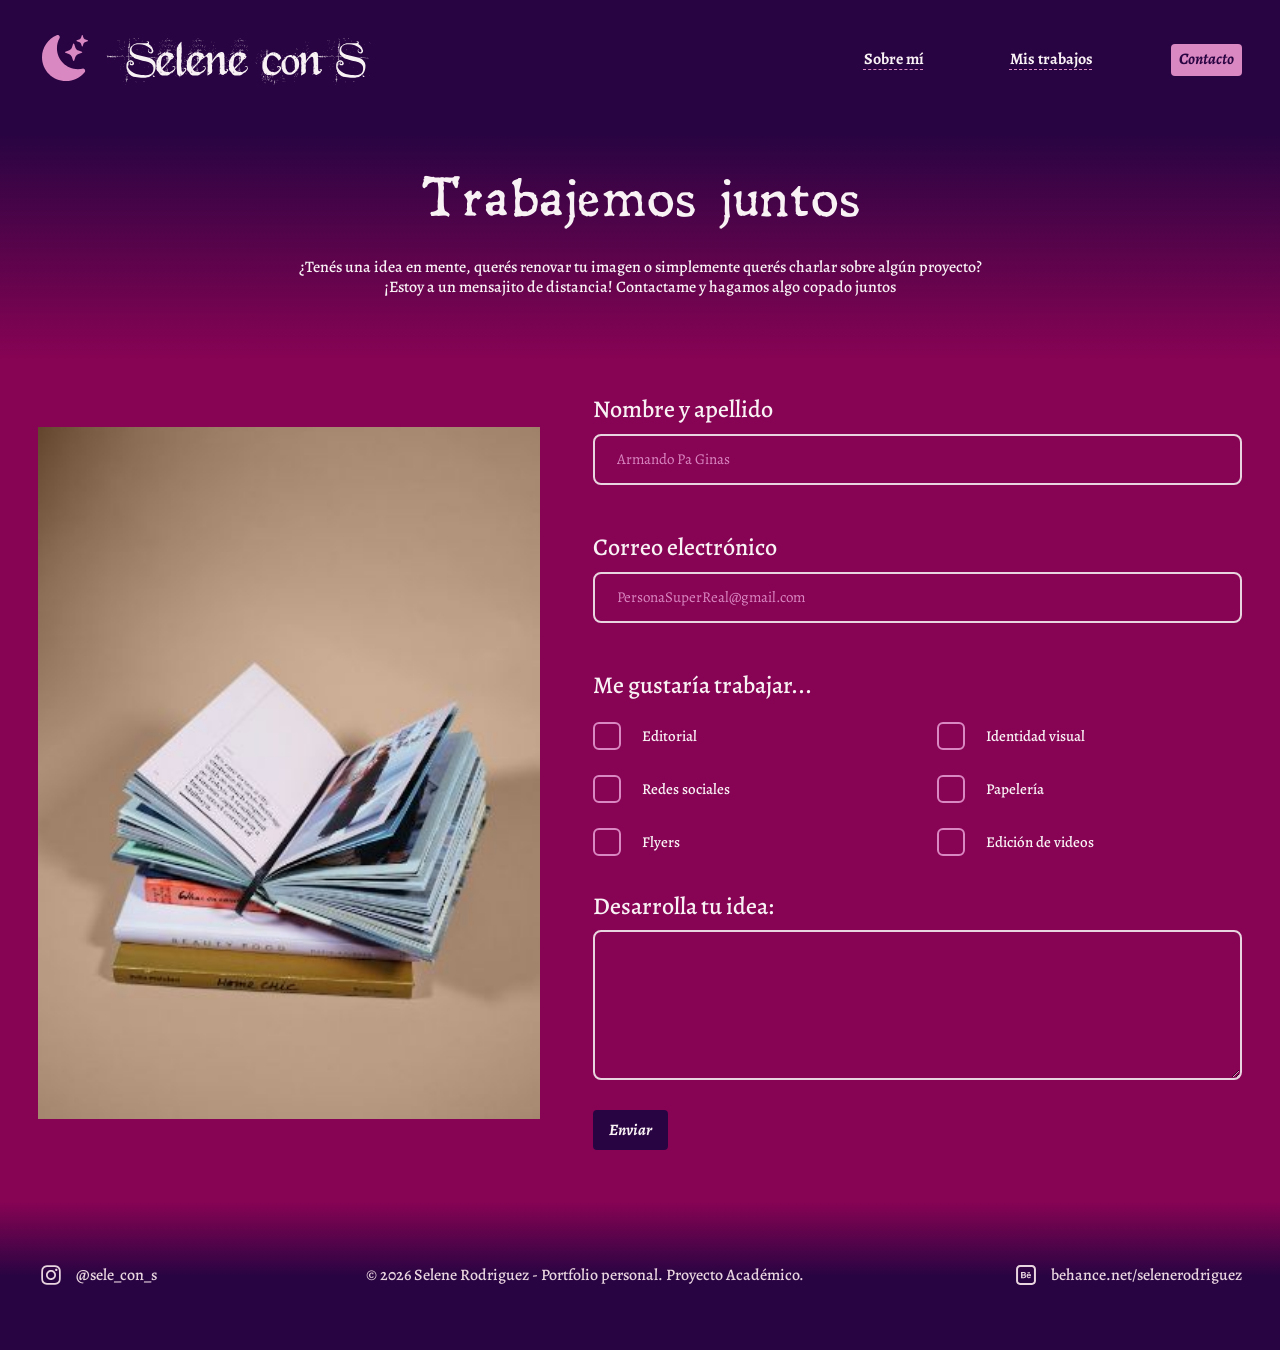
==== contacto.html @ 90b4ebc4 "first commit" ====
<!DOCTYPE html>
<html lang="es">
<head>
  <meta charset="UTF-8">
  <meta name="viewport" content="width=device-width, initial-scale=1.0">
  <title>Selene con S</title>
  <meta name="description" content="Selene Rodriguez, Diseñadora gráfica, contacto">
  <link rel="icon" href="img/favicon.ico" type="image/x-icon">
  <link href="https://fonts.googleapis.com/css2?family=Alegreya:ital,wght@0,500;0,700;1,500;1,700&display=swap" rel="stylesheet">
  <link rel="stylesheet" href="css/styles.css">
</head>
<body class="pagina-contacto">
  <header class="header">
    <div class="header__inner">
      <a href="index.html" class="logo" aria-label="Selene con S - Inicio">
        <img src="img/logo.svg" alt="Selene con S" width="337" height="58">
      </a>
      <nav class="nav" aria-label="Navegación principal">
        <a href="index.html">Sobre mí</a>
        <a href="mis-trabajos.html">Mis trabajos</a>
        <a href="contacto.html" aria-current="page">Contacto</a>
      </nav>
    </div>
  </header>

  <main class="main">
    <section class="hero hero--contacto">
      <h1 class="hero__titulo">Trabajemos juntos</h1>
      <p>¿Tenés una idea en mente, querés renovar tu imagen o simplemente querés charlar sobre algún proyecto?<br>¡Estoy a un mensajito de distancia! Contactame y hagamos algo copado juntos</p>
    </section>

    <div class="contacto">
      <img class="contacto__foto" src="img/contacto-foto.jpg" alt="Libros abiertos apilados sobre un fondo color arena" width="333" height="501">

      <!-- el formulario todavia no es funcional -->
      <form class="formulario" action="#" method="post">
        <div class="formulario__campo">
          <label for="nombre">Nombre y apellido</label>
          <input type="text" id="nombre" name="nombre" placeholder="Armando Pa Ginas" autocomplete="name" required>
        </div>

        <div class="formulario__campo">
          <label for="correo">Correo electrónico</label>
          <input type="email" id="correo" name="correo" placeholder="PersonaSuperReal@gmail.com" autocomplete="email" required>
        </div>

        <fieldset class="opciones">
          <legend>Me gustaría trabajar...</legend>
          <div class="opciones__grilla">
            <label class="opcion"><input type="checkbox" name="trabajo" value="editorial"><span>Editorial</span></label>
            <label class="opcion"><input type="checkbox" name="trabajo" value="identidad-visual"><span>Identidad visual</span></label>
            <label class="opcion"><input type="checkbox" name="trabajo" value="redes-sociales"><span>Redes sociales</span></label>
            <label class="opcion"><input type="checkbox" name="trabajo" value="papeleria"><span>Papelería</span></label>
            <label class="opcion"><input type="checkbox" name="trabajo" value="flyers"><span>Flyers</span></label>
            <label class="opcion"><input type="checkbox" name="trabajo" value="edicion-de-videos"><span>Edición de videos</span></label>
          </div>
        </fieldset>

        <div class="formulario__campo">
          <label for="mensaje">Desarrolla tu idea:</label>
          <textarea id="mensaje" name="mensaje" placeholder=" " required></textarea>
        </div>

        <button class="formulario__enviar" type="submit">Enviar</button>
      </form>
    </div>
  </main>

  <footer class="footer">
    <div class="footer__inner">
      <a href="https://www.instagram.com/sele_con_s/" target="_blank" rel="noopener noreferrer">
        <img src="img/icono-instagram.svg" alt="" width="26" height="26">
        <span>@sele_con_s</span>
      </a>
      <p>© 2026 Selene Rodriguez - Portfolio personal. Proyecto Académico.</p>
      <a href="https://www.behance.net/selenerodriguez" target="_blank" rel="noopener noreferrer">
        <img src="img/icono-behance.svg" alt="" width="26" height="26">
        <span>behance.net/selenerodriguez</span>
      </a>
    </div>
  </footer>
</body>
</html>
---- css/styles.css ----
@font-face {
  font-family: 'Beyond Wonderland';
  src: url('../fonts/BeyondWonderland.ttf') format('truetype');
  font-weight: 400;
  font-style: normal;
  font-display: swap;
}

@font-face {
  font-family: 'Leander';
  src: url('../fonts/Leander.ttf') format('truetype');
  font-weight: 400;
  font-style: normal;
  font-display: swap;
}


:root {
  --bordo: #870354;
  --bordo-oscuro: #480230;
  --violeta: #290442;
  --rosa: #DA88C2;
  --negro: #08010C;
  --blanco: #F9F2F5;
  --rosa-claro: #E9D5DF;

  --fuente-display: 'Beyond Wonderland', 'Leander', Georgia, serif;  /* títulos grandes */
  --fuente-titulos: 'Leander', Georgia, serif;                      /* títulos medianos */
  --fuente-texto: 'Alegreya', Georgia, serif;                       /* textos*/

  --ancho-header: 1280px;
  --ancho-contenido: 1360px;
  --ancho-footer: 1388px;
  --gutter: clamp(16px, 3vw, 40px);
}

.pagina-inicio {
  --fondo: var(--negro);
  --header-bg: var(--bordo);
  --footer-bg: linear-gradient(to bottom, var(--negro), var(--bordo) 98.5%);
  --nav-activo-bg: var(--violeta);
  --nav-activo-color: var(--blanco);
  --nav-subrayado: var(--violeta);
  --nav-hover-bg: var(--violeta);
}
.pagina-trabajos {
  --fondo: var(--violeta);
  --header-bg: linear-gradient(to bottom, var(--negro), var(--violeta));
  --footer-bg: linear-gradient(to bottom, var(--violeta), var(--negro) 98.5%);
  --nav-activo-bg: var(--rosa);
  --nav-activo-color: var(--violeta);
  --nav-subrayado: var(--rosa);
  --nav-hover-bg: var(--rosa);
}
.pagina-contacto {
  --fondo: var(--bordo);
  --header-bg: var(--violeta);
  --footer-bg: linear-gradient(to bottom, var(--bordo) 1.4%, var(--violeta) 50.5%);
  --nav-activo-bg: var(--rosa);
  --nav-activo-color: var(--violeta);
  --nav-subrayado: var(--rosa);
  --nav-hover-bg: var(--rosa);
}

*, *::before, *::after { box-sizing: border-box; margin: 0; padding: 0; }

html { -webkit-text-size-adjust: 100%; }

body {
  min-height: 100vh;
  display: flex;
  flex-direction: column;
  background: var(--fondo, var(--negro));
  color: var(--blanco);
  font-family: var(--fuente-texto);
  font-weight: 500;
  font-size: 17px;
  line-height: 1.33;
}

img, svg { display: block; max-width: 100%; height: auto; }
a { color: inherit; }
ul { list-style: none; }

/* ---------- Header ---------- */
.header {
  background: var(--header-bg, var(--bordo));
  height: 120px;
}

.header__inner {
  max-width: calc(var(--ancho-header) + 2 * var(--gutter));
  height: 100%;
  margin: 0 auto;
  padding: 0 var(--gutter);
  display: flex;
  align-items: center;
  justify-content: space-between;
  gap: 24px;
}

.logo img { width: 337px; }

.nav { display: flex; gap: 70px; }

.nav a {
  padding: 6px 8px;
  border-radius: 4px;
  font-weight: 700;
  font-size: 16px;
  line-height: 1.2;
  color: var(--blanco);
  text-decoration: underline dashed var(--nav-subrayado, var(--violeta)) 1px;
  text-underline-offset: 5px;
  transition: background-color .2s, color .2s;
}

.nav a:hover,
.nav a:focus-visible {
  background: var(--nav-hover-bg, var(--violeta));
  color: var(--blanco);
  text-decoration-color: transparent;
}

.nav a[aria-current="page"]:hover { background: var(--nav-activo-bg); color: var(--nav-activo-color); }

.nav a[aria-current="page"] {
  background: var(--nav-activo-bg, var(--violeta));
  color: var(--nav-activo-color, var(--blanco));
  font-style: italic;
  text-decoration: none;
}

/* ---------- Hero---------- */
.hero {
  background: linear-gradient(to bottom, var(--bordo) 10.6%, var(--bordo-oscuro) 59.1%, var(--negro) 100%);
  padding: 56px var(--gutter) 70px;
  text-align: center;
}

.hero__monograma { width: 81px; margin: 0 auto 16px; }

/* Títulos grandes: Beyond Wonderland */
.hero__nombre,
.sobre-mi__titulo,
.hero__titulo {
  font-family: var(--fuente-display);
  font-weight: 400;
  line-height: 1.1;
}

.hero__nombre { font-size: 60px; color: var(--blanco); margin-bottom: 8px; }

.hero__rol {
  font-family: var(--fuente-titulos);
  font-weight: 400;
  font-size: 28px;
  letter-spacing: .04em;
  word-spacing: .15em;
  line-height: 1.15;
  margin-bottom: 18px;
}

.hero__bienvenida { font-size: 16px; }

/* ---------- Contenido principal ---------- */
.main { flex: 1; }

.contenido {
  max-width: calc(var(--ancho-contenido) + 2 * var(--gutter));
  margin: 0 auto;
  padding: 157px var(--gutter) 171px;
  display: grid;
  grid-template-columns: minmax(0, 1fr) minmax(0, 600px);
  column-gap: 40px;
  row-gap: 137px;
}

/* Sobre mi */
.sobre-mi { padding: 46px 0 0 20px; align-self: start; }
.sobre-mi__titulo { font-size: 52px; color: var(--rosa); margin-bottom: 44px; }
.sobre-mi__texto { max-width: 540px; }

.foto { padding: 0 20px; }
.foto img {
  width: 100%;
  aspect-ratio: 560 / 485.5;
  object-fit: cover;
  border-radius: 10px;
}

/* Habilidades */
.habilidades {
  width: 100%;
  max-width: 490px;
  margin-left: 20px;
  padding-top: 20px;
}

.habilidad {
  display: grid;
  grid-template-columns: 25px minmax(0, 1fr) auto;
  align-items: center;
  column-gap: 24px;
  min-height: 80px;
}

.habilidad__icono { width: 33px; margin: 0 -4px; max-width: none; }

.habilidad__nombre {
  font-family: var(--fuente-texto);
  font-weight: 500;
  font-size: 24px;
  line-height: 1.1;
}

.patas { display: flex; gap: 10px; }
.patas img { width: 35px; margin: 0 -4px; max-width: none; }

/* Tarjetas */
.tarjetas { display: flex; flex-direction: column; gap: 60px; align-self: start; }

.tarjeta {
  background: var(--violeta);
  border-radius: 10px;
  padding: 20px;
}

.tarjeta__titulo {
  font-family: var(--fuente-titulos);
  font-weight: 400;
  font-size: 28px;
  letter-spacing: .04em;
  line-height: 1.2;
  margin-bottom: 36px;
}

.tarjeta p { max-width: 500px; }
.tarjeta ul { max-width: 500px; list-style: disc; padding-left: 26px; font-size: 16px; }
.tarjeta li + li { margin-top: 4px; }

/* ---------- Footer ---------- */
.footer {
  background: var(--footer-bg, var(--negro));
  height: 150px;
  color: var(--rosa-claro);
}

.footer__inner {
  max-width: calc(var(--ancho-footer) + 2 * var(--gutter));
  height: 100%;
  margin: 0 auto;
  padding: 0 var(--gutter);
  display: flex;
  align-items: center;
  justify-content: space-between;
  gap: 24px;
  font-size: 16px;
}

.footer a {
  display: flex;
  align-items: center;
  gap: 12px;
  text-decoration: none;
}

.footer a:hover,
.footer a:focus-visible { text-decoration: underline; }

.footer img { width: 26px; max-width: none; }

/* ---------- Mis trabajos ---------- */
.trabajos {
  max-width: calc(var(--ancho-contenido) + 2 * var(--gutter));
  margin: 0 auto;
  padding: 200px var(--gutter) 190px;
  display: flex;
  flex-direction: column;
  gap: 190px;
}

.proyecto {
  display: grid;
  grid-template-columns: repeat(2, minmax(0, 1fr));
  column-gap: 56px;
  align-items: center;
  padding: 0 20px;
}

.proyecto__titulo {
  font-family: var(--fuente-titulos);
  font-weight: 400;
  font-size: 28px;
  letter-spacing: .04em;
  line-height: 1.2;
  color: var(--rosa);
  max-width: 530px;
  margin-bottom: 32px;
}

.proyecto__texto p { font-size: 15px; line-height: 1.45; max-width: 620px; }
.proyecto__texto p + p { margin-top: 0; }
.proyecto__texto .nota { font-style: italic; }

.galeria {
  display: grid;
  grid-template-columns: repeat(3, minmax(0, 1fr));
  gap: 23px 18px;
}

.galeria figure {
  position: relative;
  aspect-ratio: 199 / 211;
  overflow: hidden;
  background: #D9D9D9;
}

.galeria img {
  position: absolute;
  inset: 0;
  width: 100%;
  height: 100%;
  object-fit: cover;
}

.galeria .alta  { grid-column: 3; grid-row: 1 / span 2; aspect-ratio: auto; }
.galeria .ancha { grid-column: 2 / span 2; grid-row: 2; aspect-ratio: auto; }

.galeria .galeria__play {
  inset: 50% auto auto 50%;
  width: 56px;
  height: 56px;
  transform: translate(-50%, -50%);
  pointer-events: none;
}

/* ---------- Contacto ---------- */
.hero--contacto {
  background: linear-gradient(to bottom, var(--violeta) 6.25%, var(--bordo) 100%);
  padding: 50px var(--gutter) 62px;
  text-align: center;
}

.hero__titulo { font-size: 52px; color: var(--blanco); margin: 0 0 30px; }
.hero--contacto p { max-width: 740px; margin: 0 auto; font-size: 16px; line-height: 1.25; }

.contacto {
  max-width: calc(1280px + 2 * var(--gutter));
  margin: 0 auto;
  padding: 36px var(--gutter) 50px;
  display: grid;
  grid-template-columns: minmax(0, 502px) minmax(0, 712px);
  column-gap: 53px;
  align-items: center;
  justify-content: center;
}

.contacto__foto { /* -- esta foto se va a cambiar por algo mas personal --*/
  width: 100%;
  aspect-ratio: 502 / 692;
  object-fit: cover;
}

.formulario__campo { margin-bottom: 48px; }

.formulario label:not(.opcion),
.formulario legend {
  display: block;
  font-family: var(--fuente-texto);
  font-weight: 500;
  font-size: 24px;
  line-height: 1.2;
  margin-bottom: 10px;
}

.formulario input[type="text"],
.formulario input[type="email"],
.formulario textarea {
  display: block;
  width: 100%;
  height: 51px;
  padding: 0 22px;
  background: transparent;
  border: 2px solid var(--rosa-claro);
  border-radius: 8px;
  color: var(--blanco);
  font-family: var(--fuente-texto);
  font-size: 15px;
}

.formulario textarea { height: 150px; padding: 16px 22px; resize: vertical; }

.formulario ::placeholder { color: var(--rosa); opacity: 1; }

.formulario input:not(:placeholder-shown),
.formulario textarea:not(:placeholder-shown),
.formulario input:focus,
.formulario textarea:focus { border-color: var(--rosa); outline: none; }

.formulario input:focus-visible,
.formulario textarea:focus-visible { box-shadow: 0 0 0 2px var(--rosa); }

.opciones {
  border: 0;
  margin-bottom: 36px;
}

.opciones legend { margin-bottom: 22px; }

.opciones__grilla {
  display: grid;
  grid-template-columns: 53% 47%;
  row-gap: 25px;
}

.formulario .opcion {
  display: flex;
  align-items: center;
  gap: 21px;
  font-family: var(--fuente-texto);
  font-size: 15px;
  letter-spacing: 0;
  line-height: 1.2;
  margin: 0;
  cursor: pointer;
}

.opcion input {
  appearance: none;
  -webkit-appearance: none;
  flex: none;
  width: 28px;
  height: 28px;
  margin: 0;
  border: 2px solid var(--rosa);
  border-radius: 6px;
  background: transparent;
  cursor: pointer;
}

.opcion input:checked { background: var(--rosa); box-shadow: inset 0 0 0 5px var(--bordo); }
.opcion input:focus-visible { outline: 2px solid var(--blanco); outline-offset: 2px; }

.formulario__campo:last-of-type { margin-bottom: 0; }

.formulario__enviar {
  margin-top: 30px;
  padding: 7px 14px;
  background: var(--violeta);
  border: 2px solid var(--violeta);
  border-radius: 4px;
  color: var(--blanco);
  font-family: var(--fuente-texto);
  font-size: 16px;
  font-weight: 700;
  font-style: italic;
  cursor: pointer;
  transition: background-color .2s, color .2s;
}

.formulario__enviar:hover,
.formulario__enviar:focus-visible { background: var(--rosa); color: var(--violeta); }

/* Pantallas medianas */
@media (max-width: 1280px) {
  .contenido { row-gap: 100px; padding-top: 120px; padding-bottom: 120px; }
}

/* Tablet */
@media (max-width: 1024px) {
  .contenido {
    grid-template-columns: minmax(0, 1fr);
    row-gap: 56px;
    padding-top: 80px;
    padding-bottom: 96px;
  }

  .trabajos { padding-top: 100px; padding-bottom: 100px; gap: 100px; }
  .proyecto { grid-template-columns: minmax(0, 1fr); row-gap: 32px; padding: 0; }
  .proyecto .galeria { order: -1; max-width: 640px; }

  .contacto { grid-template-columns: minmax(0, 1fr); row-gap: 40px; max-width: 760px; }
  .contacto__foto { max-width: 502px; aspect-ratio: 502 / 520; margin: 0 auto; }

  /* Orden: texto, foto, habilidades, tarjetas */
  .sobre-mi { padding: 0; }
  .sobre-mi__texto { max-width: 640px; }
  .foto { padding: 0; max-width: 600px; }
  .habilidades { margin-left: 0; max-width: 520px; padding-top: 0; }
  .tarjetas { gap: 32px; max-width: 600px; }
}

/* Celular */
@media (max-width: 700px) {
  body { font-size: 16px; }

  .header { height: auto; padding: 16px 0; }
  .header__inner { flex-direction: column; gap: 14px; }
  .logo img { width: 240px; }
  .nav { gap: 12px; flex-wrap: wrap; justify-content: center; }

  .hero { padding: 40px var(--gutter) 48px; }
  .hero__monograma { width: 64px; }
  .hero__nombre { font-size: 38px; }
  .hero__rol { font-size: 22px; }

  .sobre-mi__titulo { font-size: 38px; margin-bottom: 24px; }

  .habilidad { column-gap: 14px; min-height: 64px; }
  .habilidad__nombre { font-size: 19px; }
  .patas { gap: 0; }
  .patas img { width: 28px; margin: 0 -2px; }

  .tarjeta__titulo { font-size: 23px; margin-bottom: 20px; }

  .trabajos { padding-top: 56px; padding-bottom: 64px; gap: 64px; }
  .proyecto__titulo { font-size: 23px; margin-bottom: 20px; }
  .galeria { gap: 12px; }
  .galeria .galeria__play { width: 40px; height: 40px; }

  .hero--contacto { padding: 36px var(--gutter) 40px; }
  .hero__titulo { font-size: 38px; margin-bottom: 20px; }
  .formulario label:not(.opcion), .formulario legend { font-size: 20px; }
  .formulario__campo { margin-bottom: 32px; }
  .opciones__grilla { grid-template-columns: 1fr 1fr; column-gap: 12px; }
  .opcion { gap: 12px; }

  .footer { height: auto; padding: 28px 0; }
  .footer__inner { flex-direction: column; text-align: center; gap: 14px; font-size: 15px; }
}

/* Solo para lectores de pantalla */
.visually-hidden {
  position: absolute;
  width: 1px; height: 1px;
  margin: -1px; padding: 0;
  overflow: hidden;
  clip: rect(0 0 0 0);
  white-space: nowrap;
  border: 0;
}
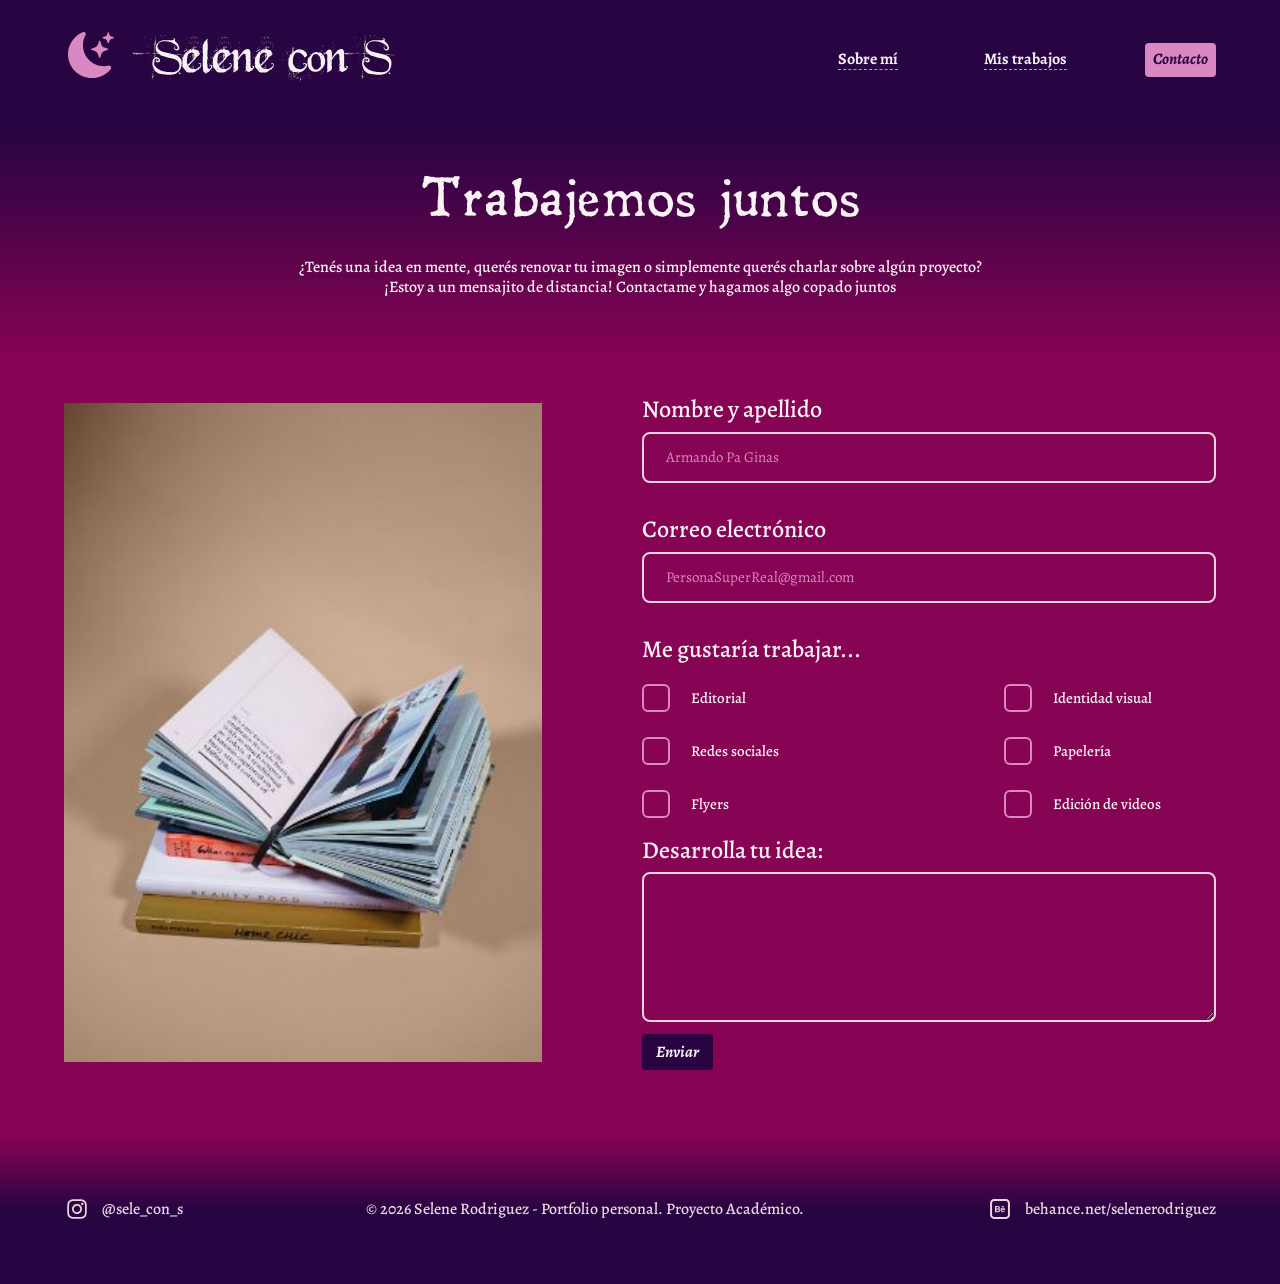
==== commit 5e927867: "entrega 30/10" ====
--- a/contacto.html
+++ b/contacto.html
@@ -4,18 +4,15 @@
   <meta charset="UTF-8">
   <meta name="viewport" content="width=device-width, initial-scale=1.0">
   <title>Selene con S</title>
-  <meta name="description" content="Selene Rodriguez, Diseñadora gráfica, contacto">
   <link rel="icon" href="img/favicon.ico" type="image/x-icon">
   <link href="https://fonts.googleapis.com/css2?family=Alegreya:ital,wght@0,500;0,700;1,500;1,700&display=swap" rel="stylesheet">
   <link rel="stylesheet" href="css/styles.css">
 </head>
-<body class="pagina-contacto">
-  <header class="header">
-    <div class="header__inner">
-      <a href="index.html" class="logo" aria-label="Selene con S - Inicio">
-        <img src="img/logo.svg" alt="Selene con S" width="337" height="58">
-      </a>
-      <nav class="nav" aria-label="Navegación principal">
+<body class="contacto">
+  <header>
+    <div>
+      <a href="index.html"><img src="img/logo.svg" alt="Selene con S" width="337" height="58"></a>
+      <nav>
         <a href="index.html">Sobre mí</a>
         <a href="mis-trabajos.html">Mis trabajos</a>
         <a href="contacto.html" aria-current="page">Contacto</a>
@@ -23,60 +20,45 @@
     </div>
   </header>
 
-  <main class="main">
-    <section class="hero hero--contacto">
-      <h1 class="hero__titulo">Trabajemos juntos</h1>
+  <main>
+    <section class="hero">
+      <h1>Trabajemos juntos</h1>
       <p>¿Tenés una idea en mente, querés renovar tu imagen o simplemente querés charlar sobre algún proyecto?<br>¡Estoy a un mensajito de distancia! Contactame y hagamos algo copado juntos</p>
     </section>
 
-    <div class="contacto">
-      <img class="contacto__foto" src="img/contacto-foto.jpg" alt="Libros abiertos apilados sobre un fondo color arena" width="333" height="501">
+    <div>
+      <img src="img/contacto-foto.jpg" alt="Libros abiertos apilados sobre un fondo color arena" width="502" height="692">
 
-      <!-- el formulario todavia no es funcional -->
-      <form class="formulario" action="#" method="post">
-        <div class="formulario__campo">
-          <label for="nombre">Nombre y apellido</label>
-          <input type="text" id="nombre" name="nombre" placeholder="Armando Pa Ginas" autocomplete="name" required>
-        </div>
+      <form action="#" method="post">
+        <label for="nombre">Nombre y apellido</label>
+        <input type="text" id="nombre" name="nombre" placeholder="Armando Pa Ginas" required>
 
-        <div class="formulario__campo">
-          <label for="correo">Correo electrónico</label>
-          <input type="email" id="correo" name="correo" placeholder="PersonaSuperReal@gmail.com" autocomplete="email" required>
-        </div>
+        <label for="correo">Correo electrónico</label>
+        <input type="email" id="correo" name="correo" placeholder="PersonaSuperReal@gmail.com" required>
 
-        <fieldset class="opciones">
+        <fieldset>
           <legend>Me gustaría trabajar...</legend>
-          <div class="opciones__grilla">
-            <label class="opcion"><input type="checkbox" name="trabajo" value="editorial"><span>Editorial</span></label>
-            <label class="opcion"><input type="checkbox" name="trabajo" value="identidad-visual"><span>Identidad visual</span></label>
-            <label class="opcion"><input type="checkbox" name="trabajo" value="redes-sociales"><span>Redes sociales</span></label>
-            <label class="opcion"><input type="checkbox" name="trabajo" value="papeleria"><span>Papelería</span></label>
-            <label class="opcion"><input type="checkbox" name="trabajo" value="flyers"><span>Flyers</span></label>
-            <label class="opcion"><input type="checkbox" name="trabajo" value="edicion-de-videos"><span>Edición de videos</span></label>
-          </div>
+          <label><input type="checkbox" name="trabajo" value="editorial"> Editorial</label>
+          <label><input type="checkbox" name="trabajo" value="identidad-visual"> Identidad visual</label>
+          <label><input type="checkbox" name="trabajo" value="redes-sociales"> Redes sociales</label>
+          <label><input type="checkbox" name="trabajo" value="papeleria"> Papelería</label>
+          <label><input type="checkbox" name="trabajo" value="flyers"> Flyers</label>
+          <label><input type="checkbox" name="trabajo" value="edicion-de-videos"> Edición de videos</label>
         </fieldset>
 
-        <div class="formulario__campo">
-          <label for="mensaje">Desarrolla tu idea:</label>
-          <textarea id="mensaje" name="mensaje" placeholder=" " required></textarea>
-        </div>
+        <label for="mensaje">Desarrolla tu idea:</label>
+        <textarea id="mensaje" name="mensaje" placeholder=" " required></textarea>
 
-        <button class="formulario__enviar" type="submit">Enviar</button>
+        <button type="submit">Enviar</button>
       </form>
     </div>
   </main>
 
-  <footer class="footer">
-    <div class="footer__inner">
-      <a href="https://www.instagram.com/sele_con_s/" target="_blank" rel="noopener noreferrer">
-        <img src="img/icono-instagram.svg" alt="" width="26" height="26">
-        <span>@sele_con_s</span>
-      </a>
+  <footer>
+    <div>
+      <a href="https://www.instagram.com/sele_con_s/" target="_blank"><img src="img/icono-instagram.svg" alt="Instagram" width="26" height="26"> @sele_con_s</a>
       <p>© 2026 Selene Rodriguez - Portfolio personal. Proyecto Académico.</p>
-      <a href="https://www.behance.net/selenerodriguez" target="_blank" rel="noopener noreferrer">
-        <img src="img/icono-behance.svg" alt="" width="26" height="26">
-        <span>behance.net/selenerodriguez</span>
-      </a>
+      <a href="https://www.behance.net/selenerodriguez" target="_blank"><img src="img/icono-behance.svg" alt="Behance" width="26" height="26"> behance.net/selenerodriguez</a>
     </div>
   </footer>
 </body>
--- a/css/styles.css
+++ b/css/styles.css
@@ -1,20 +1,13 @@
 
 @font-face {
   font-family: 'Beyond Wonderland';
-  src: url('../fonts/BeyondWonderland.ttf') format('truetype');
-  font-weight: 400;
-  font-style: normal;
-  font-display: swap;
+  src: url('../fonts/BeyondWonderland.ttf');
 }
 
 @font-face {
   font-family: 'Leander';
-  src: url('../fonts/Leander.ttf') format('truetype');
-  font-weight: 400;
-  font-style: normal;
-  font-display: swap;
-}
-
+  src: url('../fonts/Leander.ttf');
+}
 
 :root {
   --bordo: #870354;
@@ -24,520 +17,254 @@
   --negro: #08010C;
   --blanco: #F9F2F5;
   --rosa-claro: #E9D5DF;
-
-  --fuente-display: 'Beyond Wonderland', 'Leander', Georgia, serif;  /* títulos grandes */
-  --fuente-titulos: 'Leander', Georgia, serif;                      /* títulos medianos */
-  --fuente-texto: 'Alegreya', Georgia, serif;                       /* textos*/
-
-  --ancho-header: 1280px;
-  --ancho-contenido: 1360px;
-  --ancho-footer: 1388px;
-  --gutter: clamp(16px, 3vw, 40px);
-}
-
-.pagina-inicio {
+}
+
+.inicio {
   --fondo: var(--negro);
-  --header-bg: var(--bordo);
-  --footer-bg: linear-gradient(to bottom, var(--negro), var(--bordo) 98.5%);
-  --nav-activo-bg: var(--violeta);
-  --nav-activo-color: var(--blanco);
-  --nav-subrayado: var(--violeta);
-  --nav-hover-bg: var(--violeta);
-}
-.pagina-trabajos {
+  --header: var(--bordo);
+  --hero: linear-gradient(var(--bordo) 10%, var(--bordo-oscuro) 60%, var(--negro));
+  --footer: linear-gradient(var(--negro), var(--bordo));
+  --acento: var(--violeta);
+  --acento-texto: var(--blanco);
+  --hover: var(--violeta);
+}
+
+.trabajos {
   --fondo: var(--violeta);
-  --header-bg: linear-gradient(to bottom, var(--negro), var(--violeta));
-  --footer-bg: linear-gradient(to bottom, var(--violeta), var(--negro) 98.5%);
-  --nav-activo-bg: var(--rosa);
-  --nav-activo-color: var(--violeta);
-  --nav-subrayado: var(--rosa);
-  --nav-hover-bg: var(--rosa);
-}
-.pagina-contacto {
+  --header: linear-gradient(var(--negro), var(--violeta));
+  --footer: linear-gradient(var(--violeta), var(--negro));
+  --acento: var(--rosa);
+  --acento-texto: var(--violeta);
+  --hover: var(--rosa);
+}
+
+.contacto {
   --fondo: var(--bordo);
-  --header-bg: var(--violeta);
-  --footer-bg: linear-gradient(to bottom, var(--bordo) 1.4%, var(--violeta) 50.5%);
-  --nav-activo-bg: var(--rosa);
-  --nav-activo-color: var(--violeta);
-  --nav-subrayado: var(--rosa);
-  --nav-hover-bg: var(--rosa);
-}
-
-*, *::before, *::after { box-sizing: border-box; margin: 0; padding: 0; }
-
-html { -webkit-text-size-adjust: 100%; }
+  --header: var(--violeta);
+  --hero: linear-gradient(var(--violeta) 6%, var(--bordo));
+  --footer: linear-gradient(var(--bordo) 2%, var(--violeta) 50%);
+  --acento: var(--rosa);
+  --acento-texto: var(--violeta);
+  --hover: var(--rosa);
+}
+
+* { margin: 0; padding: 0; box-sizing: border-box; }
 
 body {
-  min-height: 100vh;
-  display: flex;
-  flex-direction: column;
-  background: var(--fondo, var(--negro));
+  background: var(--fondo);
   color: var(--blanco);
-  font-family: var(--fuente-texto);
+  font-family: 'Alegreya', Georgia, serif;
   font-weight: 500;
   font-size: 17px;
   line-height: 1.33;
 }
 
-img, svg { display: block; max-width: 100%; height: auto; }
-a { color: inherit; }
-ul { list-style: none; }
-
-/* ---------- Header ---------- */
-.header {
-  background: var(--header-bg, var(--bordo));
-  height: 120px;
-}
-
-.header__inner {
-  max-width: calc(var(--ancho-header) + 2 * var(--gutter));
+img { max-width: 100%; height: auto; }
+a { color: inherit; text-decoration: none; }
+
+h1, h2 { font-family: 'Beyond Wonderland', 'Leander', Georgia, serif; font-weight: 400; line-height: 1.1; }
+h1 { font-size: 60px; }
+h2 { font-size: 52px; color: var(--rosa); }
+h3 { font-family: 'Leander', Georgia, serif; font-weight: 400; font-size: 28px; letter-spacing: .04em; line-height: 1.2; }
+
+/* ---------- Header y menú ---------- */
+header { height: 120px; background: var(--header); }
+
+header div {
+  display: flex;
+  justify-content: space-between;
+  align-items: center;
+  width: 90%;
+  max-width: 1280px;
   height: 100%;
   margin: 0 auto;
-  padding: 0 var(--gutter);
-  display: flex;
-  align-items: center;
-  justify-content: space-between;
-  gap: 24px;
-}
-
-.logo img { width: 337px; }
-
-.nav { display: flex; gap: 70px; }
-
-.nav a {
+}
+
+nav { display: flex; gap: 70px; }
+
+nav a {
   padding: 6px 8px;
   border-radius: 4px;
+  font-size: 16px;
   font-weight: 700;
-  font-size: 16px;
-  line-height: 1.2;
-  color: var(--blanco);
-  text-decoration: underline dashed var(--nav-subrayado, var(--violeta)) 1px;
+  text-decoration: underline dashed var(--acento) 1px;
   text-underline-offset: 5px;
-  transition: background-color .2s, color .2s;
-}
-
-.nav a:hover,
-.nav a:focus-visible {
-  background: var(--nav-hover-bg, var(--violeta));
-  color: var(--blanco);
-  text-decoration-color: transparent;
-}
-
-.nav a[aria-current="page"]:hover { background: var(--nav-activo-bg); color: var(--nav-activo-color); }
-
-.nav a[aria-current="page"] {
-  background: var(--nav-activo-bg, var(--violeta));
-  color: var(--nav-activo-color, var(--blanco));
+}
+
+nav a:not([aria-current]):hover { background: var(--hover); text-decoration: none; }
+
+nav a[aria-current] {
+  background: var(--acento);
+  color: var(--acento-texto);
   font-style: italic;
   text-decoration: none;
 }
 
-/* ---------- Hero---------- */
+/* ---------- Hero (inicio y contacto) ---------- */
 .hero {
-  background: linear-gradient(to bottom, var(--bordo) 10.6%, var(--bordo-oscuro) 59.1%, var(--negro) 100%);
-  padding: 56px var(--gutter) 70px;
-  text-align: center;
-}
-
-.hero__monograma { width: 81px; margin: 0 auto 16px; }
-
-/* Títulos grandes: Beyond Wonderland */
-.hero__nombre,
-.sobre-mi__titulo,
-.hero__titulo {
-  font-family: var(--fuente-display);
-  font-weight: 400;
-  line-height: 1.1;
-}
-
-.hero__nombre { font-size: 60px; color: var(--blanco); margin-bottom: 8px; }
-
-.hero__rol {
-  font-family: var(--fuente-titulos);
-  font-weight: 400;
-  font-size: 28px;
-  letter-spacing: .04em;
-  word-spacing: .15em;
-  line-height: 1.15;
-  margin-bottom: 18px;
-}
-
-.hero__bienvenida { font-size: 16px; }
-
-/* ---------- Contenido principal ---------- */
-.main { flex: 1; }
-
-.contenido {
-  max-width: calc(var(--ancho-contenido) + 2 * var(--gutter));
-  margin: 0 auto;
-  padding: 157px var(--gutter) 171px;
-  display: grid;
-  grid-template-columns: minmax(0, 1fr) minmax(0, 600px);
-  column-gap: 40px;
-  row-gap: 137px;
-}
-
-/* Sobre mi */
-.sobre-mi { padding: 46px 0 0 20px; align-self: start; }
-.sobre-mi__titulo { font-size: 52px; color: var(--rosa); margin-bottom: 44px; }
-.sobre-mi__texto { max-width: 540px; }
-
-.foto { padding: 0 20px; }
-.foto img {
-  width: 100%;
-  aspect-ratio: 560 / 485.5;
-  object-fit: cover;
-  border-radius: 10px;
-}
-
-/* Habilidades */
-.habilidades {
-  width: 100%;
-  max-width: 490px;
-  margin-left: 20px;
-  padding-top: 20px;
-}
-
-.habilidad {
-  display: grid;
-  grid-template-columns: 25px minmax(0, 1fr) auto;
-  align-items: center;
-  column-gap: 24px;
-  min-height: 80px;
-}
-
-.habilidad__icono { width: 33px; margin: 0 -4px; max-width: none; }
-
-.habilidad__nombre {
-  font-family: var(--fuente-texto);
-  font-weight: 500;
-  font-size: 24px;
-  line-height: 1.1;
-}
-
-.patas { display: flex; gap: 10px; }
-.patas img { width: 35px; margin: 0 -4px; max-width: none; }
-
-/* Tarjetas */
-.tarjetas { display: flex; flex-direction: column; gap: 60px; align-self: start; }
-
-.tarjeta {
-  background: var(--violeta);
-  border-radius: 10px;
-  padding: 20px;
-}
-
-.tarjeta__titulo {
-  font-family: var(--fuente-titulos);
-  font-weight: 400;
-  font-size: 28px;
-  letter-spacing: .04em;
-  line-height: 1.2;
-  margin-bottom: 36px;
-}
-
-.tarjeta p { max-width: 500px; }
-.tarjeta ul { max-width: 500px; list-style: disc; padding-left: 26px; font-size: 16px; }
-.tarjeta li + li { margin-top: 4px; }
-
-/* ---------- Footer ---------- */
-.footer {
-  background: var(--footer-bg, var(--negro));
-  height: 150px;
-  color: var(--rosa-claro);
-}
-
-.footer__inner {
-  max-width: calc(var(--ancho-footer) + 2 * var(--gutter));
-  height: 100%;
-  margin: 0 auto;
-  padding: 0 var(--gutter);
-  display: flex;
-  align-items: center;
-  justify-content: space-between;
-  gap: 24px;
-  font-size: 16px;
-}
-
-.footer a {
-  display: flex;
-  align-items: center;
-  gap: 12px;
-  text-decoration: none;
-}
-
-.footer a:hover,
-.footer a:focus-visible { text-decoration: underline; }
-
-.footer img { width: 26px; max-width: none; }
-
-/* ---------- Mis trabajos ---------- */
-.trabajos {
-  max-width: calc(var(--ancho-contenido) + 2 * var(--gutter));
-  margin: 0 auto;
-  padding: 200px var(--gutter) 190px;
   display: flex;
   flex-direction: column;
-  gap: 190px;
-}
-
-.proyecto {
+  align-items: center;
+  gap: 14px;
+  padding: 56px 20px 70px;
+  background: var(--hero);
+  text-align: center;
+}
+
+/* ---------- Footer ---------- */
+footer { height: 150px; background: var(--footer); color: var(--rosa-claro); font-size: 16px; }
+
+footer div {
+  display: flex;
+  justify-content: space-between;
+  align-items: center;
+  width: 90%;
+  max-width: 1388px;
+  height: 100%;
+  margin: 0 auto;
+}
+
+footer a { display: flex; align-items: center; gap: 12px; }
+footer a:hover { text-decoration: underline; }
+
+/* ---------- Inicio ---------- */
+.inicio main > div {
   display: grid;
-  grid-template-columns: repeat(2, minmax(0, 1fr));
-  column-gap: 56px;
-  align-items: center;
-  padding: 0 20px;
-}
-
-.proyecto__titulo {
-  font-family: var(--fuente-titulos);
-  font-weight: 400;
-  font-size: 28px;
-  letter-spacing: .04em;
-  line-height: 1.2;
-  color: var(--rosa);
-  max-width: 530px;
+  grid-template-columns: 1fr 600px;
+  grid-auto-rows: 620px;
+  align-items: center;
+  column-gap: 40px;
+  width: 90%;
+  max-width: 1360px;
+  margin: 0 auto;
+  padding: 90px 0 65px;
+}
+
+.sobre-mi { padding-left: 20px; }
+.sobre-mi h2 { margin-bottom: 44px; }
+.sobre-mi p { max-width: 540px; }
+
+.inicio main > div > img { justify-self: center; border-radius: 10px; aspect-ratio: 560 / 485; object-fit: cover; }
+
+.habilidades { list-style: none; max-width: 490px; padding-left: 20px; }
+.habilidades li { display: flex; flex-wrap: wrap; align-items: center; gap: 12px 24px; min-height: 80px; }
+.habilidades p { flex: 1; font-size: 24px; line-height: 1.1; }
+
+.inicio main > div > div { display: flex; flex-direction: column; gap: 60px; }
+.tarjeta { padding: 20px; border-radius: 10px; background: var(--violeta); }
+.tarjeta h3 { margin-bottom: 36px; }
+.tarjeta p, .tarjeta ul { max-width: 500px; }
+.tarjeta ul { padding-left: 26px; list-style: disc; font-size: 16px; }
+
+/* ---------- Mis trabajos ---------- */
+main > h1 { display: none; }
+
+.trabajos main { width: 90%; max-width: 1360px; margin: 0 auto; padding: 100px 0 90px;}
+.trabajos h3 { margin-bottom: 32px; color: var(--rosa); max-width: 530px;}
+.trabajos section p { max-width: 620px; font-size: 15px; line-height: 1.45;}
+
+.galeria {
+  padding-top: 100px;
+  display: grid;
+  grid-template-columns: 1fr 1fr;
+  align-items: center;
+  gap: 56px;
+  min-height: 635px;
+}
+
+.imagen {
+display: flex;
+align-items: center;
+background-color: #08010C;
+}
+
+/* ---------- Contacto ---------- */
+.contacto h1 { font-size: 52px; color: var(--blanco); }
+.contacto .hero { gap: 30px; padding: 50px 20px 62px; }
+.contacto .hero p { max-width: 740px; font-size: 16px; line-height: 1.25; }
+
+.contacto main > div {
+  display: grid;
+  grid-template-columns: 5fr 6fr;
+  align-items: center;
+  gap: 100px;
+  width: 90%;
+  max-width: 1205px;
+  margin: 0 auto;
+  padding: 36px 0 64px;
+}
+
+.contacto main > div > img { aspect-ratio: 502 / 692; object-fit: cover; }
+
+form { display: flex; flex-direction: column; }
+
+label, legend { margin-bottom: 8px; font-size: 24px; line-height: 1.2; }
+
+input[type="text"], input[type="email"], textarea {
+  height: 51px;
   margin-bottom: 32px;
-}
-
-.proyecto__texto p { font-size: 15px; line-height: 1.45; max-width: 620px; }
-.proyecto__texto p + p { margin-top: 0; }
-.proyecto__texto .nota { font-style: italic; }
-
-.galeria {
-  display: grid;
-  grid-template-columns: repeat(3, minmax(0, 1fr));
-  gap: 23px 18px;
-}
-
-.galeria figure {
-  position: relative;
-  aspect-ratio: 199 / 211;
-  overflow: hidden;
-  background: #D9D9D9;
-}
-
-.galeria img {
-  position: absolute;
-  inset: 0;
-  width: 100%;
-  height: 100%;
-  object-fit: cover;
-}
-
-.galeria .alta  { grid-column: 3; grid-row: 1 / span 2; aspect-ratio: auto; }
-.galeria .ancha { grid-column: 2 / span 2; grid-row: 2; aspect-ratio: auto; }
-
-.galeria .galeria__play {
-  inset: 50% auto auto 50%;
-  width: 56px;
-  height: 56px;
-  transform: translate(-50%, -50%);
-  pointer-events: none;
-}
-
-/* ---------- Contacto ---------- */
-.hero--contacto {
-  background: linear-gradient(to bottom, var(--violeta) 6.25%, var(--bordo) 100%);
-  padding: 50px var(--gutter) 62px;
-  text-align: center;
-}
-
-.hero__titulo { font-size: 52px; color: var(--blanco); margin: 0 0 30px; }
-.hero--contacto p { max-width: 740px; margin: 0 auto; font-size: 16px; line-height: 1.25; }
-
-.contacto {
-  max-width: calc(1280px + 2 * var(--gutter));
-  margin: 0 auto;
-  padding: 36px var(--gutter) 50px;
-  display: grid;
-  grid-template-columns: minmax(0, 502px) minmax(0, 712px);
-  column-gap: 53px;
-  align-items: center;
-  justify-content: center;
-}
-
-.contacto__foto { /* -- esta foto se va a cambiar por algo mas personal --*/
-  width: 100%;
-  aspect-ratio: 502 / 692;
-  object-fit: cover;
-}
-
-.formulario__campo { margin-bottom: 48px; }
-
-.formulario label:not(.opcion),
-.formulario legend {
-  display: block;
-  font-family: var(--fuente-texto);
-  font-weight: 500;
-  font-size: 24px;
-  line-height: 1.2;
-  margin-bottom: 10px;
-}
-
-.formulario input[type="text"],
-.formulario input[type="email"],
-.formulario textarea {
-  display: block;
-  width: 100%;
-  height: 51px;
   padding: 0 22px;
-  background: transparent;
   border: 2px solid var(--rosa-claro);
   border-radius: 8px;
+  background: none;
   color: var(--blanco);
-  font-family: var(--fuente-texto);
-  font-size: 15px;
-}
-
-.formulario textarea { height: 150px; padding: 16px 22px; resize: vertical; }
-
-.formulario ::placeholder { color: var(--rosa); opacity: 1; }
-
-.formulario input:not(:placeholder-shown),
-.formulario textarea:not(:placeholder-shown),
-.formulario input:focus,
-.formulario textarea:focus { border-color: var(--rosa); outline: none; }
-
-.formulario input:focus-visible,
-.formulario textarea:focus-visible { box-shadow: 0 0 0 2px var(--rosa); }
-
-.opciones {
-  border: 0;
-  margin-bottom: 36px;
-}
-
-.opciones legend { margin-bottom: 22px; }
-
-.opciones__grilla {
-  display: grid;
-  grid-template-columns: 53% 47%;
-  row-gap: 25px;
-}
-
-.formulario .opcion {
-  display: flex;
-  align-items: center;
-  gap: 21px;
-  font-family: var(--fuente-texto);
-  font-size: 15px;
-  letter-spacing: 0;
-  line-height: 1.2;
-  margin: 0;
-  cursor: pointer;
-}
-
-.opcion input {
+  font: 15px 'Alegreya', Georgia, serif;
+}
+
+textarea { height: 150px; padding: 16px 22px; margin-bottom: 12px; resize: vertical; }
+::placeholder { color: var(--rosa); opacity: 1; }
+input:focus, textarea:focus, input:not(:placeholder-shown), textarea:not(:placeholder-shown) { border-color: var(--rosa); outline: none; }
+
+fieldset { display: grid; grid-template-columns: 63% 37%; row-gap: 25px; margin-bottom: 18px; border: 0; }
+legend { margin-bottom: 20px; }
+fieldset label { display: flex; align-items: center; gap: 21px; margin: 0; font-size: 15px; cursor: pointer; }
+
+input[type="checkbox"] {
   appearance: none;
-  -webkit-appearance: none;
-  flex: none;
   width: 28px;
   height: 28px;
-  margin: 0;
   border: 2px solid var(--rosa);
   border-radius: 6px;
-  background: transparent;
+}
+
+input[type="checkbox"]:checked { background: var(--rosa); box-shadow: inset 0 0 0 5px var(--bordo); }
+
+button[type="submit"] {
+  align-self: flex-start;
+  padding: 7px 14px;
+  border: 0;
+  border-radius: 4px;
+  background: var(--violeta);
+  color: var(--blanco);
+  font: italic 700 16px 'Alegreya', Georgia, serif;
   cursor: pointer;
 }
 
-.opcion input:checked { background: var(--rosa); box-shadow: inset 0 0 0 5px var(--bordo); }
-.opcion input:focus-visible { outline: 2px solid var(--blanco); outline-offset: 2px; }
-
-.formulario__campo:last-of-type { margin-bottom: 0; }
-
-.formulario__enviar {
-  margin-top: 30px;
-  padding: 7px 14px;
-  background: var(--violeta);
-  border: 2px solid var(--violeta);
-  border-radius: 4px;
-  color: var(--blanco);
-  font-family: var(--fuente-texto);
-  font-size: 16px;
-  font-weight: 700;
-  font-style: italic;
-  cursor: pointer;
-  transition: background-color .2s, color .2s;
-}
-
-.formulario__enviar:hover,
-.formulario__enviar:focus-visible { background: var(--rosa); color: var(--violeta); }
-
-/* Pantallas medianas */
-@media (max-width: 1280px) {
-  .contenido { row-gap: 100px; padding-top: 120px; padding-bottom: 120px; }
-}
-
-/* Tablet */
-@media (max-width: 1024px) {
-  .contenido {
-    grid-template-columns: minmax(0, 1fr);
-    row-gap: 56px;
-    padding-top: 80px;
-    padding-bottom: 96px;
-  }
-
-  .trabajos { padding-top: 100px; padding-bottom: 100px; gap: 100px; }
-  .proyecto { grid-template-columns: minmax(0, 1fr); row-gap: 32px; padding: 0; }
-  .proyecto .galeria { order: -1; max-width: 640px; }
-
-  .contacto { grid-template-columns: minmax(0, 1fr); row-gap: 40px; max-width: 760px; }
-  .contacto__foto { max-width: 502px; aspect-ratio: 502 / 520; margin: 0 auto; }
-
-  /* Orden: texto, foto, habilidades, tarjetas */
-  .sobre-mi { padding: 0; }
-  .sobre-mi__texto { max-width: 640px; }
-  .foto { padding: 0; max-width: 600px; }
-  .habilidades { margin-left: 0; max-width: 520px; padding-top: 0; }
-  .tarjetas { gap: 32px; max-width: 600px; }
-}
-
-/* Celular */
+button[type="submit"]:hover { background: var(--rosa); color: var(--violeta); }
+
+
+/* ---------- Celular ---------- */
 @media (max-width: 700px) {
-  body { font-size: 16px; }
-
-  .header { height: auto; padding: 16px 0; }
-  .header__inner { flex-direction: column; gap: 14px; }
-  .logo img { width: 240px; }
-  .nav { gap: 12px; flex-wrap: wrap; justify-content: center; }
-
-  .hero { padding: 40px var(--gutter) 48px; }
-  .hero__monograma { width: 64px; }
-  .hero__nombre { font-size: 38px; }
-  .hero__rol { font-size: 22px; }
-
-  .sobre-mi__titulo { font-size: 38px; margin-bottom: 24px; }
-
-  .habilidad { column-gap: 14px; min-height: 64px; }
-  .habilidad__nombre { font-size: 19px; }
-  .patas { gap: 0; }
-  .patas img { width: 28px; margin: 0 -2px; }
-
-  .tarjeta__titulo { font-size: 23px; margin-bottom: 20px; }
-
-  .trabajos { padding-top: 56px; padding-bottom: 64px; gap: 64px; }
-  .proyecto__titulo { font-size: 23px; margin-bottom: 20px; }
-  .galeria { gap: 12px; }
-  .galeria .galeria__play { width: 40px; height: 40px; }
-
-  .hero--contacto { padding: 36px var(--gutter) 40px; }
-  .hero__titulo { font-size: 38px; margin-bottom: 20px; }
-  .formulario label:not(.opcion), .formulario legend { font-size: 20px; }
-  .formulario__campo { margin-bottom: 32px; }
-  .opciones__grilla { grid-template-columns: 1fr 1fr; column-gap: 12px; }
-  .opcion { gap: 12px; }
-
-  .footer { height: auto; padding: 28px 0; }
-  .footer__inner { flex-direction: column; text-align: center; gap: 14px; font-size: 15px; }
-}
-
-/* Solo para lectores de pantalla */
-.visually-hidden {
-  position: absolute;
-  width: 1px; height: 1px;
-  margin: -1px; padding: 0;
-  overflow: hidden;
-  clip: rect(0 0 0 0);
-  white-space: nowrap;
-  border: 0;
-}
+  header { height: auto; padding: 16px 0; }
+  header div { flex-direction: column; gap: 14px; }
+  nav { flex-wrap: wrap; justify-content: center; gap: 12px; }
+
+  h1, .contacto h1 { font-size: 38px; }
+  h2 { font-size: 38px; }
+  h3 { font-size: 22px; }
+  .hero { padding: 40px 20px 48px; }
+  .sobre-mi h2 { margin-bottom: 24px; }
+  .habilidades p { font-size: 19px; }
+  .tarjeta h3 { margin-bottom: 20px; }
+
+  fieldset { grid-template-columns: 1fr 1fr; column-gap: 12px; }
+  fieldset label { gap: 12px; }
+
+  footer { height: auto; padding: 28px 0; }
+  footer div { flex-direction: column; gap: 14px; text-align: center; }
+
+  dialog[open] { padding: 68px 12px 80px; }
+  dialog .anterior, dialog .siguiente { top: auto; bottom: 14px; translate: none; }
+  dialog .siguiente { right: 14px; }
+  dialog .anterior { left: 14px; }
+}
